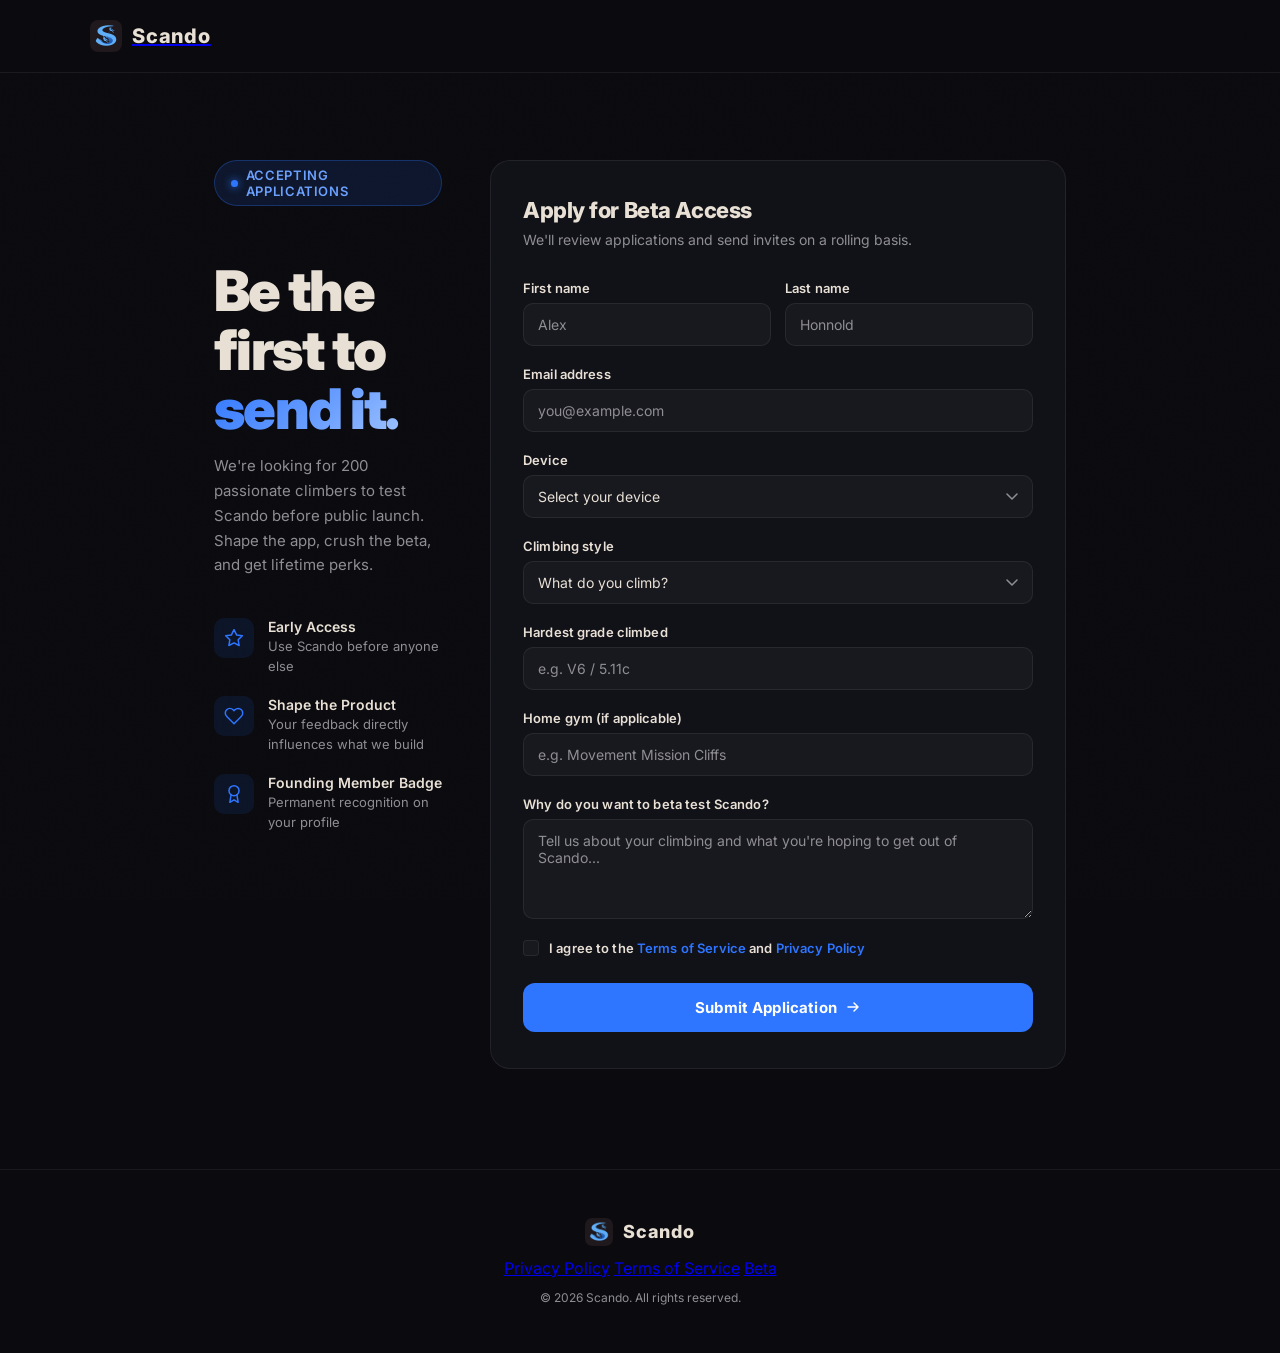
==== beta.html @ 39731385 "Add privacy policy, terms of service, beta application page, and footer links Co-Authored-By: Claude" ====
<!DOCTYPE html>
<html lang="en">
<head>
  <meta charset="UTF-8" />
  <meta name="viewport" content="width=device-width, initial-scale=1.0" />
  <title>Beta Testing — Scando</title>
  <meta name="description" content="Apply to beta test Scando before public launch. We're looking for passionate climbers to help shape the app." />
  <link rel="icon" type="image/png" href="icon.png" />
  <link rel="preconnect" href="https://fonts.googleapis.com" />
  <link rel="preconnect" href="https://fonts.gstatic.com" crossorigin />
  <link href="https://fonts.googleapis.com/css2?family=Inter:wght@400;500;600;700;800;900&display=swap" rel="stylesheet" />
  <link rel="stylesheet" href="styles.css" />
  <link rel="stylesheet" href="beta.css" />
</head>
<body>
  <div class="noise"></div>
  <header>
    <nav>
      <a href="/" class="logo">
        <img src="icon.png" alt="Scando" class="logo-icon" />
        <span>Scando</span>
      </a>
    </nav>
  </header>

  <main class="beta-main">
    <div class="beta-container">
      <div class="beta-hero">
        <div class="badge">
          <span class="badge-dot"></span>
          Accepting Applications
        </div>
        <h1>Be the first to<br /><span class="gradient-text">send it.</span></h1>
        <p class="beta-sub">We're looking for 200 passionate climbers to test Scando before public launch. Shape the app, crush the beta, and get lifetime perks.</p>

        <div class="beta-perks">
          <div class="perk">
            <div class="perk-icon">
              <svg width="20" height="20" viewBox="0 0 24 24" fill="none" stroke="currentColor" stroke-width="1.8" stroke-linecap="round" stroke-linejoin="round">
                <polygon points="12,2 15.09,8.26 22,9.27 17,14.14 18.18,21.02 12,17.77 5.82,21.02 7,14.14 2,9.27 8.91,8.26"/>
              </svg>
            </div>
            <div>
              <p class="perk-title">Early Access</p>
              <p class="perk-desc">Use Scando before anyone else</p>
            </div>
          </div>
          <div class="perk">
            <div class="perk-icon">
              <svg width="20" height="20" viewBox="0 0 24 24" fill="none" stroke="currentColor" stroke-width="1.8" stroke-linecap="round" stroke-linejoin="round">
                <path d="M20.84 4.61a5.5 5.5 0 00-7.78 0L12 5.67l-1.06-1.06a5.5 5.5 0 00-7.78 7.78l1.06 1.06L12 21.23l7.78-7.78 1.06-1.06a5.5 5.5 0 000-7.78z"/>
              </svg>
            </div>
            <div>
              <p class="perk-title">Shape the Product</p>
              <p class="perk-desc">Your feedback directly influences what we build</p>
            </div>
          </div>
          <div class="perk">
            <div class="perk-icon">
              <svg width="20" height="20" viewBox="0 0 24 24" fill="none" stroke="currentColor" stroke-width="1.8" stroke-linecap="round" stroke-linejoin="round">
                <circle cx="12" cy="8" r="6"/>
                <path d="M15.477 12.89L17 22l-5-3-5 3 1.523-9.11"/>
              </svg>
            </div>
            <div>
              <p class="perk-title">Founding Member Badge</p>
              <p class="perk-desc">Permanent recognition on your profile</p>
            </div>
          </div>
        </div>
      </div>

      <div class="beta-form-card" id="betaFormCard">
        <h2>Apply for Beta Access</h2>
        <p class="form-sub">We'll review applications and send invites on a rolling basis.</p>

        <form class="beta-form" id="betaForm">
          <div class="field-row">
            <div class="field">
              <label for="firstName">First name</label>
              <input type="text" id="firstName" name="firstName" placeholder="Alex" required />
            </div>
            <div class="field">
              <label for="lastName">Last name</label>
              <input type="text" id="lastName" name="lastName" placeholder="Honnold" required />
            </div>
          </div>

          <div class="field">
            <label for="betaEmail">Email address</label>
            <input type="email" id="betaEmail" name="email" placeholder="you@example.com" required />
          </div>

          <div class="field">
            <label for="device">Device</label>
            <select id="device" name="device" required>
              <option value="" disabled selected>Select your device</option>
              <option value="iphone">iPhone</option>
              <option value="android">Android</option>
              <option value="both">Both</option>
            </select>
          </div>

          <div class="field">
            <label for="climbingStyle">Climbing style</label>
            <select id="climbingStyle" name="climbingStyle" required>
              <option value="" disabled selected>What do you climb?</option>
              <option value="bouldering">Bouldering</option>
              <option value="sport">Sport / Top Rope</option>
              <option value="trad">Trad</option>
              <option value="all">All of the above</option>
            </select>
          </div>

          <div class="field">
            <label for="grade">Hardest grade climbed</label>
            <input type="text" id="grade" name="grade" placeholder="e.g. V6 / 5.11c" />
          </div>

          <div class="field">
            <label for="gym">Home gym (if applicable)</label>
            <input type="text" id="gym" name="gym" placeholder="e.g. Movement Mission Cliffs" />
          </div>

          <div class="field">
            <label for="why">Why do you want to beta test Scando?</label>
            <textarea id="why" name="why" rows="4" placeholder="Tell us about your climbing and what you're hoping to get out of Scando..." required></textarea>
          </div>

          <div class="field checkbox-field">
            <label class="checkbox-label">
              <input type="checkbox" id="agree" name="agree" required />
              <span>I agree to the <a href="/terms.html" target="_blank">Terms of Service</a> and <a href="/privacy.html" target="_blank">Privacy Policy</a></span>
            </label>
          </div>

          <button type="submit" class="submit-btn">
            <span>Submit Application</span>
            <svg width="16" height="16" viewBox="0 0 16 16" fill="none">
              <path d="M3 8h10M9 4l4 4-4 4" stroke="currentColor" stroke-width="1.5" stroke-linecap="round" stroke-linejoin="round"/>
            </svg>
          </button>
        </form>
      </div>

      <div class="beta-success" id="betaSuccess" style="display:none;">
        <div class="success-icon">
          <svg width="40" height="40" viewBox="0 0 24 24" fill="none" stroke="currentColor" stroke-width="1.5" stroke-linecap="round" stroke-linejoin="round">
            <path d="M22 11.08V12a10 10 0 11-5.93-9.14"/>
            <polyline points="22,4 12,14.01 9,11.01"/>
          </svg>
        </div>
        <h2>Application received.</h2>
        <p>We'll be in touch. In the meantime, follow us for updates.</p>
        <a href="/" class="back-link">Back to home</a>
      </div>
    </div>
  </main>

  <footer>
    <div class="footer-inner">
      <div class="footer-logo">
        <img src="icon.png" alt="Scando" />
        <span>Scando</span>
      </div>
      <div class="footer-links">
        <a href="/privacy.html">Privacy Policy</a>
        <a href="/terms.html">Terms of Service</a>
        <a href="/beta.html">Beta</a>
      </div>
      <p class="footer-copy">&copy; 2026 Scando. All rights reserved.</p>
    </div>
  </footer>

  <script src="beta.js"></script>
</body>
</html>
---- styles.css ----
*, *::before, *::after {
  box-sizing: border-box;
  margin: 0;
  padding: 0;
}

:root {
  --blue: #2E75FF;
  --blue-dim: #1a5ccc;
  --bg: #0A0A0F;
  --surface: #111118;
  --surface2: #18181F;
  --border: rgba(255,255,255,0.07);
  --text: #E8E0D5;
  --muted: #8E8E93;
}

html {
  font-family: 'Inter', -apple-system, BlinkMacSystemFont, sans-serif;
  background: var(--bg);
  color: var(--text);
  scroll-behavior: smooth;
}

body {
  overflow-x: hidden;
  min-height: 100vh;
}

.noise {
  position: fixed;
  inset: 0;
  pointer-events: none;
  z-index: 0;
  background-image: url("data:image/svg+xml,%3Csvg viewBox='0 0 256 256' xmlns='http://www.w3.org/2000/svg'%3E%3Cfilter id='noise'%3E%3CfeTurbulence type='fractalNoise' baseFrequency='0.9' numOctaves='4' stitchTiles='stitch'/%3E%3C/filter%3E%3Crect width='100%25' height='100%25' filter='url(%23noise)' opacity='0.04'/%3E%3C/svg%3E");
  background-repeat: repeat;
  background-size: 200px;
  opacity: 0.4;
}

header {
  position: fixed;
  top: 0;
  left: 0;
  right: 0;
  z-index: 100;
  padding: 20px 40px;
  background: rgba(10, 10, 15, 0.8);
  backdrop-filter: blur(20px);
  -webkit-backdrop-filter: blur(20px);
  border-bottom: 1px solid var(--border);
}

nav {
  max-width: 1100px;
  margin: 0 auto;
  display: flex;
  align-items: center;
  justify-content: space-between;
}

.logo {
  display: flex;
  align-items: center;
  gap: 10px;
}

.logo-icon {
  width: 32px;
  height: 32px;
  border-radius: 8px;
  object-fit: cover;
}

.logo span {
  font-size: 20px;
  font-weight: 800;
  letter-spacing: 0.04em;
  color: var(--text);
}

main {
  position: relative;
  z-index: 1;
}

.hero {
  min-height: 100vh;
  display: flex;
  flex-direction: column;
  align-items: center;
  justify-content: center;
  text-align: center;
  padding: 140px 24px 80px;
  position: relative;
  overflow: hidden;
}

.hero-glow {
  position: absolute;
  top: 20%;
  left: 50%;
  transform: translateX(-50%);
  width: 700px;
  height: 500px;
  background: radial-gradient(ellipse at center, rgba(46,117,255,0.18) 0%, transparent 70%);
  pointer-events: none;
  animation: pulse 6s ease-in-out infinite;
}

@keyframes pulse {
  0%, 100% { opacity: 0.6; transform: translateX(-50%) scale(1); }
  50% { opacity: 1; transform: translateX(-50%) scale(1.08); }
}

.badge {
  display: inline-flex;
  align-items: center;
  gap: 8px;
  padding: 6px 16px;
  background: rgba(46,117,255,0.12);
  border: 1px solid rgba(46,117,255,0.3);
  border-radius: 100px;
  font-size: 13px;
  font-weight: 600;
  color: #6CA0FF;
  letter-spacing: 0.05em;
  text-transform: uppercase;
  margin-bottom: 32px;
}

.badge-dot {
  width: 7px;
  height: 7px;
  border-radius: 50%;
  background: var(--blue);
  animation: blink 2s ease-in-out infinite;
  box-shadow: 0 0 8px var(--blue);
}

@keyframes blink {
  0%, 100% { opacity: 1; }
  50% { opacity: 0.3; }
}

h1 {
  font-size: clamp(42px, 7vw, 88px);
  font-weight: 900;
  line-height: 1.05;
  letter-spacing: -0.03em;
  color: var(--text);
  margin-bottom: 24px;
}

.gradient-text {
  background: linear-gradient(135deg, #2E75FF 0%, #6CA0FF 60%, #a0c4ff 100%);
  -webkit-background-clip: text;
  -webkit-text-fill-color: transparent;
  background-clip: text;
}

.hero-sub {
  font-size: clamp(16px, 2.2vw, 20px);
  color: var(--muted);
  max-width: 560px;
  line-height: 1.65;
  margin-bottom: 48px;
  font-weight: 400;
}

.signup-form {
  display: flex;
  gap: 0;
  width: 100%;
  max-width: 460px;
  margin-bottom: 16px;
  background: var(--surface);
  border: 1px solid var(--border);
  border-radius: 14px;
  overflow: hidden;
  transition: border-color 0.2s;
}

.signup-form:focus-within {
  border-color: rgba(46,117,255,0.5);
  box-shadow: 0 0 0 3px rgba(46,117,255,0.08);
}

.signup-form input {
  flex: 1;
  background: transparent;
  border: none;
  outline: none;
  padding: 16px 20px;
  font-size: 15px;
  color: var(--text);
  font-family: inherit;
}

.signup-form input::placeholder {
  color: var(--muted);
}

.signup-form button {
  display: flex;
  align-items: center;
  gap: 8px;
  padding: 14px 22px;
  background: var(--blue);
  border: none;
  cursor: pointer;
  font-size: 14px;
  font-weight: 700;
  color: #fff;
  font-family: inherit;
  letter-spacing: 0.02em;
  transition: background 0.2s, transform 0.1s;
  white-space: nowrap;
  margin: 4px;
  border-radius: 10px;
}

.signup-form button:hover {
  background: #3a82ff;
}

.signup-form button:active {
  transform: scale(0.97);
}

.signup-note {
  font-size: 13px;
  color: var(--muted);
  margin-bottom: 52px;
}

.signup-note.success {
  color: #4ade80;
}

.platforms {
  display: flex;
  gap: 12px;
}

.platform-badge {
  display: flex;
  align-items: center;
  gap: 8px;
  padding: 10px 18px;
  background: var(--surface);
  border: 1px solid var(--border);
  border-radius: 100px;
  font-size: 14px;
  font-weight: 600;
  color: var(--muted);
  transition: border-color 0.2s, color 0.2s;
}

.platform-badge:hover {
  border-color: rgba(46,117,255,0.4);
  color: var(--text);
}

.features {
  padding: 100px 24px;
  max-width: 1100px;
  margin: 0 auto;
}

.features-grid {
  display: grid;
  grid-template-columns: repeat(auto-fit, minmax(240px, 1fr));
  gap: 20px;
}

.feature-card {
  background: var(--surface);
  border: 1px solid var(--border);
  border-radius: 20px;
  padding: 32px 28px;
  transition: border-color 0.2s, transform 0.2s;
}

.feature-card:hover {
  border-color: rgba(46,117,255,0.3);
  transform: translateY(-2px);
}

.feature-icon {
  width: 52px;
  height: 52px;
  background: rgba(46,117,255,0.1);
  border-radius: 14px;
  display: flex;
  align-items: center;
  justify-content: center;
  color: var(--blue);
  margin-bottom: 20px;
}

.feature-card h3 {
  font-size: 18px;
  font-weight: 700;
  color: var(--text);
  margin-bottom: 10px;
  letter-spacing: -0.01em;
}

.feature-card p {
  font-size: 14px;
  color: var(--muted);
  line-height: 1.65;
}

.social-proof {
  padding: 80px 24px 100px;
  display: flex;
  flex-direction: column;
  align-items: center;
  gap: 48px;
}

.sp-label {
  font-size: 13px;
  font-weight: 600;
  letter-spacing: 0.1em;
  text-transform: uppercase;
  color: var(--muted);
}

.wall-art {
  position: relative;
  width: 320px;
  height: 360px;
  background: var(--surface);
  border: 1px solid var(--border);
  border-radius: 24px;
  overflow: hidden;
}

.hold {
  position: absolute;
  border-radius: 50%;
  background: rgba(46,117,255,0.25);
  border: 2px solid rgba(46,117,255,0.5);
}

.h1 { width: 28px; height: 20px; top: 60px; left: 60px; transform: rotate(-15deg); }
.h2 { width: 24px; height: 18px; top: 100px; right: 80px; transform: rotate(20deg); }
.h3 { width: 32px; height: 22px; top: 160px; left: 90px; transform: rotate(-8deg); }
.h4 { width: 22px; height: 16px; top: 200px; right: 60px; transform: rotate(12deg); }
.h5 { width: 30px; height: 20px; top: 260px; left: 70px; transform: rotate(-20deg); }
.h6 { width: 20px; height: 16px; top: 290px; right: 90px; transform: rotate(5deg); }

.route-line {
  position: absolute;
  left: 50%;
  top: 40px;
  bottom: 40px;
  width: 2px;
  background: linear-gradient(to bottom, rgba(46,117,255,0.6), rgba(46,117,255,0.1));
  transform: translateX(-50%);
}

.climber-svg {
  position: absolute;
  left: 50%;
  top: 30px;
  transform: translateX(-50%);
  width: 60px;
  height: 120px;
  animation: climb 3s ease-in-out infinite alternate;
}

@keyframes climb {
  0% { transform: translateX(-50%) translateY(0px); }
  100% { transform: translateX(-50%) translateY(80px); }
}

footer {
  border-top: 1px solid var(--border);
  padding: 48px 24px;
  position: relative;
  z-index: 1;
}

.footer-inner {
  max-width: 1100px;
  margin: 0 auto;
  display: flex;
  flex-direction: column;
  align-items: center;
  gap: 12px;
}

.footer-logo {
  display: flex;
  align-items: center;
  gap: 10px;
}

.footer-logo img {
  width: 28px;
  height: 28px;
  border-radius: 7px;
  object-fit: cover;
}

.footer-logo span {
  font-size: 18px;
  font-weight: 800;
  letter-spacing: 0.04em;
}

.footer-tagline {
  font-size: 14px;
  color: var(--blue);
  font-weight: 700;
  letter-spacing: 0.08em;
}

.footer-copy {
  font-size: 12px;
  color: var(--muted);
}

@media (max-width: 600px) {
  header {
    padding: 16px 20px;
  }

  .signup-form {
    flex-direction: column;
    border-radius: 14px;
  }

  .signup-form button {
    justify-content: center;
    margin: 0 4px 4px;
  }

  .platforms {
    flex-direction: column;
    align-items: center;
  }

  .features {
    padding: 60px 16px;
  }
}
---- beta.css ----
.beta-main {
  padding-top: 100px;
  min-height: 100vh;
}

.beta-container {
  max-width: 900px;
  margin: 0 auto;
  padding: 60px 24px 100px;
  display: grid;
  grid-template-columns: 1fr 1fr;
  gap: 48px;
  align-items: start;
}

.beta-hero {
  position: sticky;
  top: 120px;
}

.beta-hero h1 {
  font-size: clamp(36px, 4.5vw, 56px);
  font-weight: 900;
  letter-spacing: -0.03em;
  line-height: 1.05;
  color: var(--text);
  margin-top: 24px;
  margin-bottom: 16px;
}

.beta-sub {
  font-size: 15px;
  color: var(--muted);
  line-height: 1.65;
  margin-bottom: 40px;
}

.beta-perks {
  display: flex;
  flex-direction: column;
  gap: 20px;
}

.perk {
  display: flex;
  align-items: flex-start;
  gap: 14px;
}

.perk-icon {
  width: 40px;
  height: 40px;
  background: rgba(46,117,255,0.1);
  border-radius: 10px;
  display: flex;
  align-items: center;
  justify-content: center;
  color: var(--blue);
  flex-shrink: 0;
}

.perk-title {
  font-size: 14px;
  font-weight: 600;
  color: var(--text);
  margin-bottom: 2px;
}

.perk-desc {
  font-size: 13px;
  color: var(--muted);
  line-height: 1.5;
}

.beta-form-card {
  background: var(--surface);
  border: 1px solid var(--border);
  border-radius: 20px;
  padding: 36px 32px;
}

.beta-form-card h2 {
  font-size: 22px;
  font-weight: 800;
  color: var(--text);
  letter-spacing: -0.02em;
  margin-bottom: 8px;
}

.form-sub {
  font-size: 14px;
  color: var(--muted);
  margin-bottom: 32px;
}

.beta-form {
  display: flex;
  flex-direction: column;
  gap: 20px;
}

.field-row {
  display: grid;
  grid-template-columns: 1fr 1fr;
  gap: 14px;
}

.field {
  display: flex;
  flex-direction: column;
  gap: 7px;
}

.field label {
  font-size: 13px;
  font-weight: 600;
  color: var(--text);
  letter-spacing: 0.01em;
}

.field input,
.field select,
.field textarea {
  background: var(--surface2);
  border: 1px solid var(--border);
  border-radius: 10px;
  padding: 12px 14px;
  font-size: 14px;
  color: var(--text);
  font-family: inherit;
  outline: none;
  transition: border-color 0.2s, box-shadow 0.2s;
  -webkit-appearance: none;
}

.field input::placeholder,
.field textarea::placeholder {
  color: var(--muted);
}

.field select {
  cursor: pointer;
  background-image: url("data:image/svg+xml,%3Csvg width='12' height='8' viewBox='0 0 12 8' fill='none' xmlns='http://www.w3.org/2000/svg'%3E%3Cpath d='M1 1l5 5 5-5' stroke='%238E8E93' stroke-width='1.5' stroke-linecap='round' stroke-linejoin='round'/%3E%3C/svg%3E");
  background-repeat: no-repeat;
  background-position: right 14px center;
  padding-right: 36px;
}

.field select option {
  background: var(--surface2);
  color: var(--text);
}

.field input:focus,
.field select:focus,
.field textarea:focus {
  border-color: rgba(46,117,255,0.5);
  box-shadow: 0 0 0 3px rgba(46,117,255,0.08);
}

.field textarea {
  resize: vertical;
  min-height: 100px;
}

.checkbox-field {
  flex-direction: row;
  align-items: flex-start;
}

.checkbox-label {
  display: flex;
  align-items: flex-start;
  gap: 10px;
  cursor: pointer;
  font-size: 13px;
  color: var(--muted);
  line-height: 1.5;
}

.checkbox-label input[type="checkbox"] {
  width: 16px;
  height: 16px;
  margin-top: 1px;
  accent-color: var(--blue);
  flex-shrink: 0;
  cursor: pointer;
  padding: 0;
  border-radius: 4px;
}

.checkbox-label a {
  color: var(--blue);
  text-decoration: none;
}

.checkbox-label a:hover {
  text-decoration: underline;
}

.submit-btn {
  display: flex;
  align-items: center;
  justify-content: center;
  gap: 8px;
  padding: 15px;
  background: var(--blue);
  border: none;
  border-radius: 12px;
  cursor: pointer;
  font-size: 15px;
  font-weight: 700;
  color: #fff;
  font-family: inherit;
  letter-spacing: 0.01em;
  transition: background 0.2s, transform 0.1s;
  margin-top: 4px;
}

.submit-btn:hover {
  background: #3a82ff;
}

.submit-btn:active {
  transform: scale(0.98);
}

.submit-btn:disabled {
  opacity: 0.6;
  cursor: not-allowed;
}

.beta-success {
  grid-column: 1 / -1;
  text-align: center;
  padding: 80px 24px;
  display: flex;
  flex-direction: column;
  align-items: center;
  gap: 16px;
}

.success-icon {
  width: 72px;
  height: 72px;
  background: rgba(74, 222, 128, 0.1);
  border-radius: 50%;
  display: flex;
  align-items: center;
  justify-content: center;
  color: #4ade80;
  margin-bottom: 8px;
}

.beta-success h2 {
  font-size: 28px;
  font-weight: 800;
  letter-spacing: -0.02em;
  color: var(--text);
}

.beta-success p {
  font-size: 15px;
  color: var(--muted);
}

.back-link {
  margin-top: 8px;
  font-size: 14px;
  font-weight: 600;
  color: var(--blue);
  text-decoration: none;
}

.back-link:hover {
  text-decoration: underline;
}

@media (max-width: 700px) {
  .beta-container {
    grid-template-columns: 1fr;
    gap: 40px;
  }

  .beta-hero {
    position: static;
  }

  .field-row {
    grid-template-columns: 1fr;
  }

  .beta-form-card {
    padding: 24px 20px;
  }
}
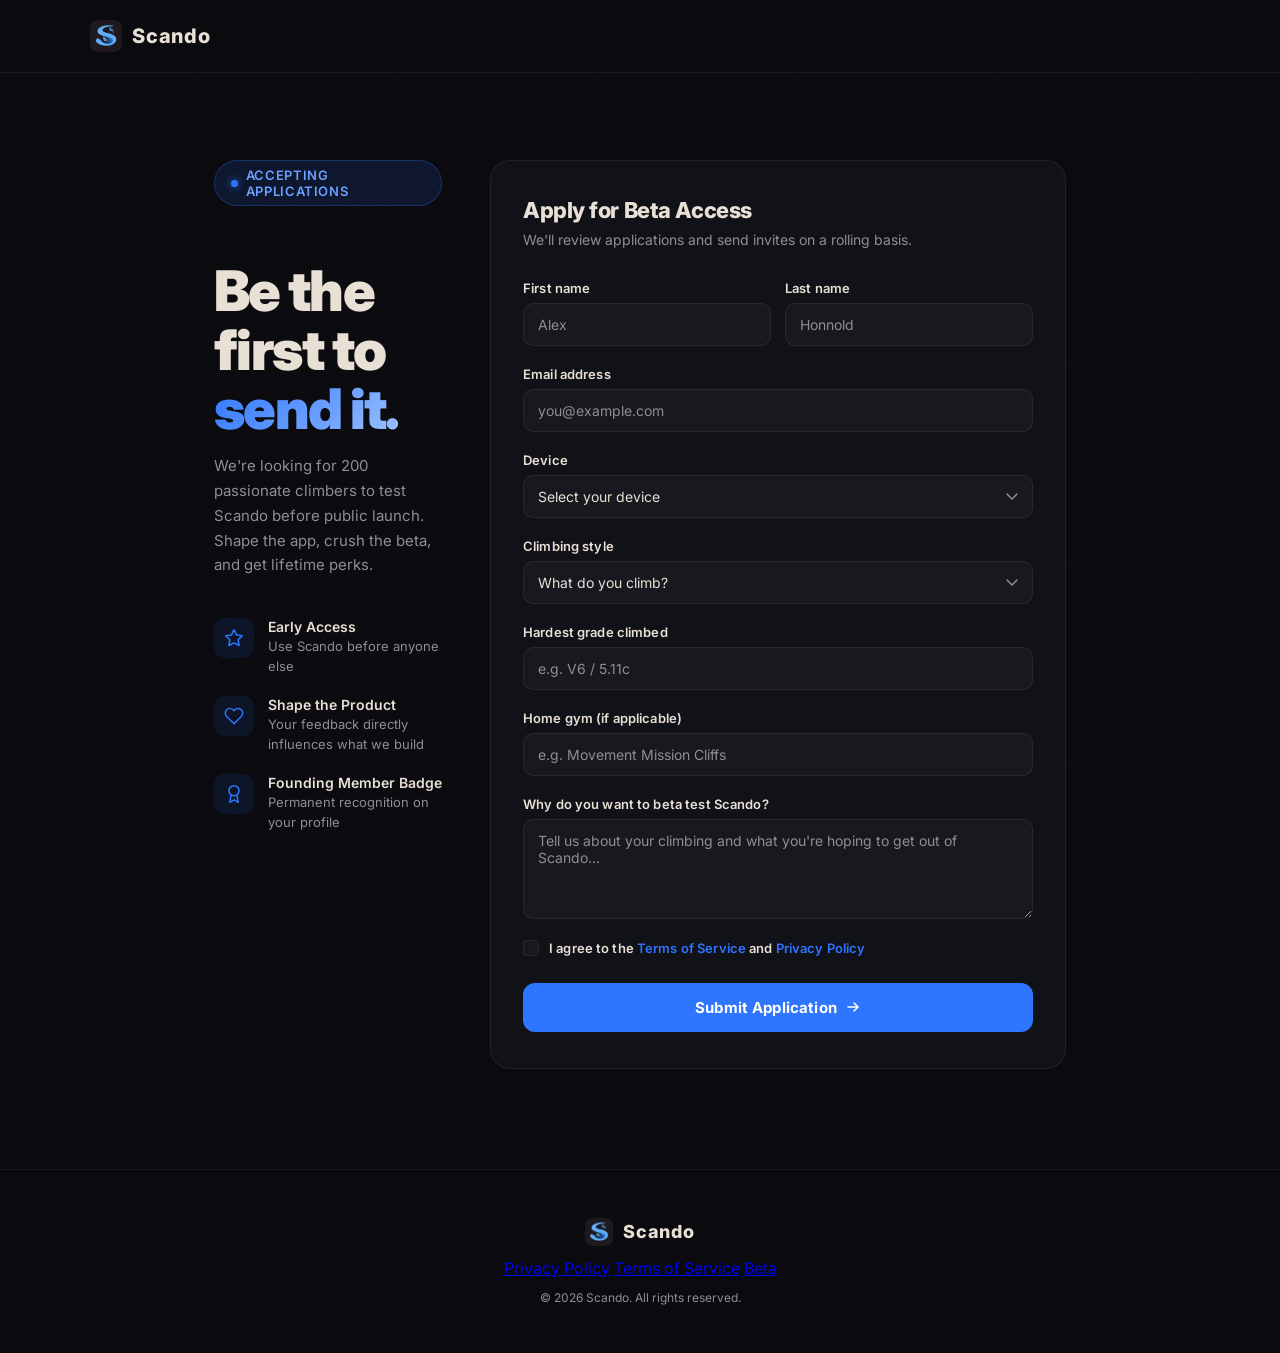
==== commit 5d0c39be: "Polish site: remove Android, fix emails, add CTA section, nav beta btn, X link, clean CSS Co-Authore" ====
--- a/beta.html
+++ b/beta.html
@@ -97,8 +97,7 @@
             <select id="device" name="device" required>
               <option value="" disabled selected>Select your device</option>
               <option value="iphone">iPhone</option>
-              <option value="android">Android</option>
-              <option value="both">Both</option>
+              <option value="ipad">iPad</option>
             </select>
           </div>
 
--- a/styles.css
+++ b/styles.css
@@ -63,6 +63,8 @@
   display: flex;
   align-items: center;
   gap: 10px;
+  text-decoration: none;
+  color: inherit;
 }
 
 .logo-icon {
@@ -77,6 +79,22 @@
   font-weight: 800;
   letter-spacing: 0.04em;
   color: var(--text);
+}
+
+.nav-beta-btn {
+  padding: 9px 20px;
+  background: var(--blue);
+  color: #fff;
+  font-size: 14px;
+  font-weight: 700;
+  border-radius: 100px;
+  text-decoration: none;
+  letter-spacing: 0.01em;
+  transition: background 0.2s, transform 0.1s;
+}
+
+.nav-beta-btn:hover {
+  background: #3a82ff;
 }
 
 main {
@@ -144,10 +162,10 @@
 }
 
 h1 {
-  font-size: clamp(42px, 7vw, 88px);
+  font-size: clamp(52px, 8vw, 100px);
   font-weight: 900;
-  line-height: 1.05;
-  letter-spacing: -0.03em;
+  line-height: 1.0;
+  letter-spacing: -0.04em;
   color: var(--text);
   margin-bottom: 24px;
 }
@@ -170,7 +188,6 @@
 
 .signup-form {
   display: flex;
-  gap: 0;
   width: 100%;
   max-width: 460px;
   margin-bottom: 16px;
@@ -220,13 +237,8 @@
   border-radius: 10px;
 }
 
-.signup-form button:hover {
-  background: #3a82ff;
-}
-
-.signup-form button:active {
-  transform: scale(0.97);
-}
+.signup-form button:hover { background: #3a82ff; }
+.signup-form button:active { transform: scale(0.97); }
 
 .signup-note {
   font-size: 13px;
@@ -234,9 +246,13 @@
   margin-bottom: 52px;
 }
 
-.signup-note.success {
-  color: #4ade80;
-}
+.signup-note a {
+  color: var(--blue);
+  text-decoration: none;
+  font-weight: 600;
+}
+
+.signup-note.success { color: #4ade80; }
 
 .platforms {
   display: flex;
@@ -247,7 +263,7 @@
   display: flex;
   align-items: center;
   gap: 8px;
-  padding: 10px 18px;
+  padding: 10px 20px;
   background: var(--surface);
   border: 1px solid var(--border);
   border-radius: 100px;
@@ -263,7 +279,7 @@
 }
 
 .features {
-  padding: 100px 24px;
+  padding: 80px 24px 60px;
   max-width: 1100px;
   margin: 0 auto;
 }
@@ -313,69 +329,77 @@
   line-height: 1.65;
 }
 
-.social-proof {
-  padding: 80px 24px 100px;
-  display: flex;
-  flex-direction: column;
-  align-items: center;
-  gap: 48px;
-}
-
-.sp-label {
-  font-size: 13px;
+.cta-section {
+  padding: 60px 24px 100px;
+  display: flex;
+  justify-content: center;
+}
+
+.cta-inner {
+  max-width: 560px;
+  width: 100%;
+  background: var(--surface);
+  border: 1px solid rgba(46,117,255,0.2);
+  border-radius: 28px;
+  padding: 56px 48px;
+  text-align: center;
+  background: linear-gradient(135deg, rgba(46,117,255,0.06) 0%, var(--surface) 60%);
+}
+
+.cta-inner h2 {
+  font-size: 36px;
+  font-weight: 900;
+  letter-spacing: -0.03em;
+  color: var(--text);
+  margin-bottom: 12px;
+}
+
+.cta-inner p {
+  font-size: 16px;
+  color: var(--muted);
+  margin-bottom: 32px;
+  line-height: 1.6;
+}
+
+.cta-buttons {
+  display: flex;
+  gap: 12px;
+  justify-content: center;
+  flex-wrap: wrap;
+}
+
+.cta-primary {
+  padding: 14px 28px;
+  background: var(--blue);
+  color: #fff;
+  font-size: 15px;
+  font-weight: 700;
+  border-radius: 12px;
+  text-decoration: none;
+  transition: background 0.2s, transform 0.1s;
+}
+
+.cta-primary:hover { background: #3a82ff; }
+.cta-primary:active { transform: scale(0.97); }
+
+.cta-secondary {
+  display: flex;
+  align-items: center;
+  gap: 8px;
+  padding: 14px 24px;
+  background: transparent;
+  border: 1px solid var(--border);
+  color: var(--muted);
+  font-size: 15px;
   font-weight: 600;
-  letter-spacing: 0.1em;
-  text-transform: uppercase;
-  color: var(--muted);
-}
-
-.wall-art {
-  position: relative;
-  width: 320px;
-  height: 360px;
-  background: var(--surface);
-  border: 1px solid var(--border);
-  border-radius: 24px;
-  overflow: hidden;
-}
-
-.hold {
-  position: absolute;
-  border-radius: 50%;
-  background: rgba(46,117,255,0.25);
-  border: 2px solid rgba(46,117,255,0.5);
-}
-
-.h1 { width: 28px; height: 20px; top: 60px; left: 60px; transform: rotate(-15deg); }
-.h2 { width: 24px; height: 18px; top: 100px; right: 80px; transform: rotate(20deg); }
-.h3 { width: 32px; height: 22px; top: 160px; left: 90px; transform: rotate(-8deg); }
-.h4 { width: 22px; height: 16px; top: 200px; right: 60px; transform: rotate(12deg); }
-.h5 { width: 30px; height: 20px; top: 260px; left: 70px; transform: rotate(-20deg); }
-.h6 { width: 20px; height: 16px; top: 290px; right: 90px; transform: rotate(5deg); }
-
-.route-line {
-  position: absolute;
-  left: 50%;
-  top: 40px;
-  bottom: 40px;
-  width: 2px;
-  background: linear-gradient(to bottom, rgba(46,117,255,0.6), rgba(46,117,255,0.1));
-  transform: translateX(-50%);
-}
-
-.climber-svg {
-  position: absolute;
-  left: 50%;
-  top: 30px;
-  transform: translateX(-50%);
-  width: 60px;
-  height: 120px;
-  animation: climb 3s ease-in-out infinite alternate;
-}
-
-@keyframes climb {
-  0% { transform: translateX(-50%) translateY(0px); }
-  100% { transform: translateX(-50%) translateY(80px); }
+  border-radius: 12px;
+  text-decoration: none;
+  transition: border-color 0.2s, color 0.2s;
+}
+
+.cta-secondary:hover {
+  border-color: rgba(46,117,255,0.4);
+  color: var(--text);
 }
 
 footer {
@@ -414,7 +438,7 @@
 }
 
 .footer-tagline {
-  font-size: 14px;
+  font-size: 13px;
   color: var(--blue);
   font-weight: 700;
   letter-spacing: 0.08em;
@@ -426,9 +450,7 @@
 }
 
 @media (max-width: 600px) {
-  header {
-    padding: 16px 20px;
-  }
+  header { padding: 16px 20px; }
 
   .signup-form {
     flex-direction: column;
@@ -440,12 +462,11 @@
     margin: 0 4px 4px;
   }
 
-  .platforms {
-    flex-direction: column;
-    align-items: center;
+  .features { padding: 60px 16px 40px; }
+
+  .cta-inner {
+    padding: 40px 24px;
   }
 
-  .features {
-    padding: 60px 16px;
-  }
-}
+  .cta-inner h2 { font-size: 28px; }
+}
